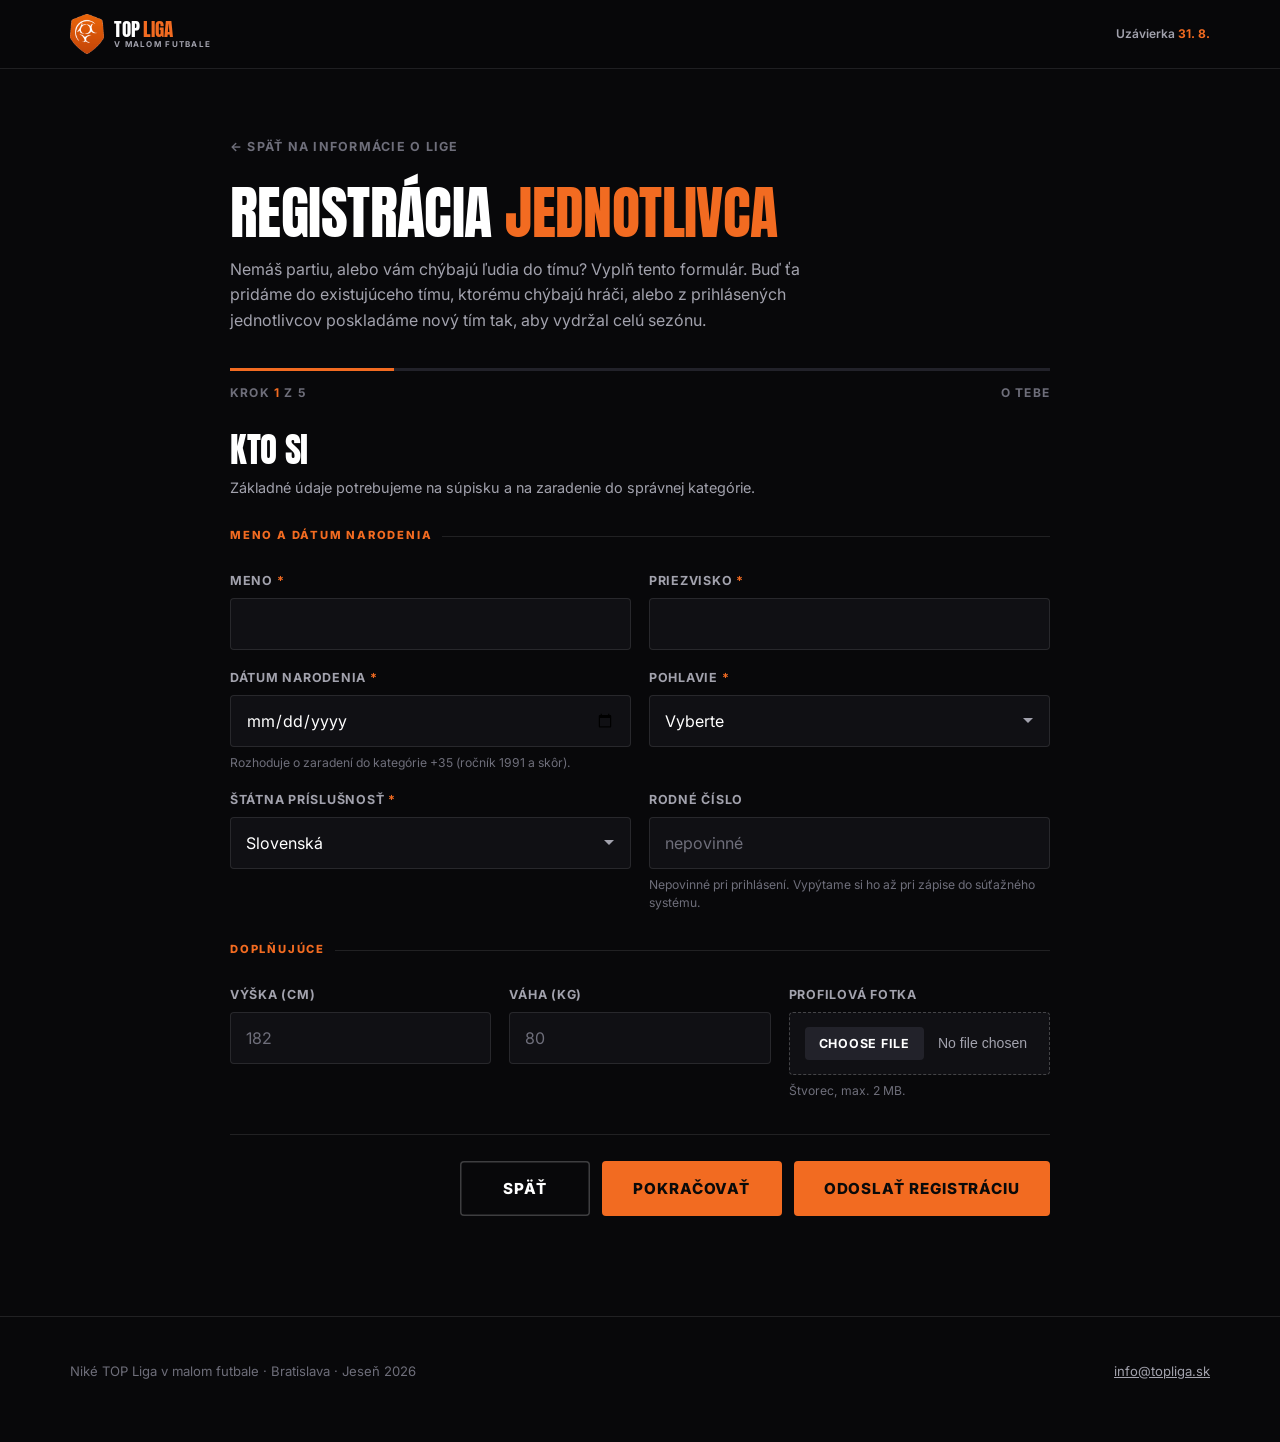
==== registracia-jednotlivca.html @ e197f7d1 "first commit" ====
<!DOCTYPE html>
<html lang="sk">
<head>
<meta charset="utf-8">
<meta name="viewport" content="width=device-width, initial-scale=1">
<title>Registrácia jednotlivca — Niké TOP Liga, jeseň 2026</title>
<meta name="description" content="Nemáš tím? Prihlás sa sám do Niké TOP Ligy v Bratislave. Pridáme ťa do tímu alebo z jednotlivcov poskladáme nový.">
<meta name="robots" content="noindex,follow">

<link rel="preconnect" href="https://fonts.googleapis.com">
<link rel="preconnect" href="https://fonts.gstatic.com" crossorigin>
<link href="https://fonts.googleapis.com/css2?family=Anton&family=Inter:wght@400;600;700;800&display=swap&subset=latin,latin-ext" rel="stylesheet">
<link rel="stylesheet" href="assets/css/style.css">

<!-- Google Tag Manager -->
<script>(function(w,d,s,l,i){w[l]=w[l]||[];w[l].push({'gtm.start':
new Date().getTime(),event:'gtm.js'});var f=d.getElementsByTagName(s)[0],
j=d.createElement(s),dl=l!='dataLayer'?'&l='+l:'';j.async=true;j.src=
'https://www.googletagmanager.com/gtm.js?id='+i+dl;f.parentNode.insertBefore(j,f);
})(window,document,'script','dataLayer','GTM-PT4WH8WK');</script>
<!-- End Google Tag Manager -->
</head>

<body>
<!-- Google Tag Manager (noscript) -->
<noscript><iframe src="https://www.googletagmanager.com/ns.html?id=GTM-PT4WH8WK"
height="0" width="0" style="display:none;visibility:hidden"></iframe></noscript>
<!-- End Google Tag Manager (noscript) -->

<header class="head">
  <div class="wrap head__in">
    <a class="logo" href="index.html">
      <img class="logo__mark" src="assets/img/znak.png" alt="" width="34" height="39">
      <span class="logo__txt">TOP <i>Liga</i><small>v malom futbale</small></span>
    </a>
    <span class="head__deadline">Uzávierka <b>31. 8.</b></span>
  </div>
</header>

<main class="formpage">
<div class="wrap" style="max-width:860px">

  <a class="back" href="index.html">← Späť na informácie o lige</a>

  <div data-form-wrap>

    <div class="formpage__head" data-form-top>
      <h1>Registrácia <span class="hl">jednotlivca</span></h1>
      <p>
        Nemáš partiu, alebo vám chýbajú ľudia do tímu? Vyplň tento formulár. Buď ťa pridáme do existujúceho tímu,
        ktorému chýbajú hráči, alebo z prihlásených jednotlivcov poskladáme nový tím tak, aby vydržal celú sezónu.
      </p>
    </div>

    <div class="notice" data-draft-note hidden>
      <b>Načítali sme tvoj rozpísaný formulár.</b>
      Skontroluj údaje, prípadne <a href="#" data-draft-clear>začni odznova</a>.
    </div>

    <div class="progress">
      <div class="progress__bar"><div class="progress__fill" data-progress-fill></div></div>
      <div class="progress__meta">
        <span data-progress-count>Krok <b>1</b> z 5</span>
        <span data-progress-name></span>
      </div>
    </div>

    <form data-mform="jednotlivec" novalidate>

      <!-- ================================================= KROK 1: O TEBE -->
      <section class="fstep" data-step data-step-name="O tebe">
        <h2>Kto si</h2>
        <p class="fstep__hint">
          Základné údaje potrebujeme na súpisku a na zaradenie do správnej kategórie.
        </p>

        <fieldset>
          <legend>Meno a dátum narodenia</legend>
          <div class="grid grid--2">
            <div class="f">
              <label for="meno">Meno <span class="req">*</span></label>
              <input type="text" id="meno" name="meno" required autocomplete="given-name" data-sum="Meno">
              <span class="f__err"></span>
            </div>
            <div class="f">
              <label for="priezvisko">Priezvisko <span class="req">*</span></label>
              <input type="text" id="priezvisko" name="priezvisko" required autocomplete="family-name" data-sum="Priezvisko">
              <span class="f__err"></span>
            </div>

            <div class="f">
              <label for="narodenie">Dátum narodenia <span class="req">*</span></label>
              <input type="date" id="narodenie" name="datum_narodenia" required data-sum="Dátum narodenia">
              <span class="f__help">Rozhoduje o zaradení do kategórie +35 (ročník 1991 a skôr).</span>
              <span class="f__err"></span>
            </div>
            <div class="f">
              <label for="pohlavie">Pohlavie <span class="req">*</span></label>
              <select id="pohlavie" name="pohlavie" required>
                <option value="">Vyberte</option>
                <option value="muz">Muž</option>
                <option value="zena">Žena</option>
              </select>
              <span class="f__err"></span>
            </div>

            <div class="f">
              <label for="obcianstvo">Štátna príslušnosť <span class="req">*</span></label>
              <select id="obcianstvo" name="obcianstvo" required>
                <option value="">Vyberte</option>
                <option value="SK" selected>Slovenská</option>
                <option value="CZ">Česká</option>
                <option value="UA">Ukrajinská</option>
                <option value="HU">Maďarská</option>
                <option value="AT">Rakúska</option>
                <option value="ine">Iná</option>
              </select>
              <span class="f__err"></span>
            </div>
            <div class="f">
              <label for="rodne_cislo">Rodné číslo</label>
              <input type="text" id="rodne_cislo" name="rodne_cislo" placeholder="nepovinné" autocomplete="off">
              <span class="f__help">Nepovinné pri prihlásení. Vypýtame si ho až pri zápise do súťažného systému.</span>
            </div>
          </div>
        </fieldset>

        <fieldset>
          <legend>Doplňujúce</legend>
          <div class="grid grid--3">
            <div class="f">
              <label for="vyska">Výška (cm)</label>
              <input type="number" id="vyska" name="vyska" min="120" max="230" placeholder="182">
            </div>
            <div class="f">
              <label for="vaha">Váha (kg)</label>
              <input type="number" id="vaha" name="vaha" min="35" max="200" placeholder="80">
            </div>
            <div class="f">
              <label for="profilfoto">Profilová fotka</label>
              <input type="file" id="profilfoto" name="profilova_fotka" accept="image/*">
              <span class="f__help">Štvorec, max. 2 MB.</span>
            </div>
          </div>
        </fieldset>
      </section>

      <!-- ================================================= KROK 2: FUTBAL -->
      <section class="fstep" data-step data-step-name="Futbal">
        <h2>Ako hráš</h2>
        <p class="fstep__hint">
          Podľa toho ťa zaradíme do tímu, kde budeš sedieť výkonnostne aj postom.
          Nikto nepotrebuje šiestich brankárov.
        </p>

        <fieldset>
          <legend>Zaradenie</legend>
          <div class="grid grid--2">
            <div class="f span-2">
              <label for="sutaz">Kategória <span class="req">*</span></label>
              <select id="sutaz" name="sutaz" required data-sum="Kategória">
                <option value="">Vyberte</option>
                <option value="top-liga">TOP Liga (1. až 4. liga podľa výkonnosti)</option>
                <option value="top-liga-35">TOP Liga +35 (ročník 1991 a skôr)</option>
                <option value="jedno">Je mi to jedno, hlavne nech hrám</option>
              </select>
              <span class="f__err"></span>
            </div>

            <div class="f">
              <label for="pozicia">Pozícia v tíme <span class="req">*</span></label>
              <select id="pozicia" name="pozicia" required data-sum="Pozícia">
                <option value="">Vyberte</option>
                <option value="brankar">Brankár</option>
                <option value="obranca">Obranca</option>
                <option value="stredopoliar">Stredopoliar</option>
                <option value="utocnik">Útočník</option>
                <option value="univerzal">Univerzál — zahrám kdekoľvek</option>
              </select>
              <span class="f__err"></span>
            </div>

            <div class="f">
              <label for="zrucnosti">Futbalové zručnosti <span class="req">*</span></label>
              <select id="zrucnosti" name="zrucnosti" required data-sum="Úroveň">
                <option value="">Vyberte</option>
                <option value="1">1 — kvalita je otázna a prvoradá je zábava</option>
                <option value="2">2</option>
                <option value="3">3</option>
                <option value="4">4</option>
                <option value="5">5 — bežný amatérsky priemer</option>
                <option value="6">6</option>
                <option value="7">7</option>
                <option value="8">8</option>
                <option value="9">9</option>
                <option value="10">10 — hrávam pravidelne a som pripravený bojovať s elitou</option>
              </select>
              <span class="f__help">Buď úprimný. Prestrelené číslo si odnesieš ty sám na ihrisku.</span>
              <span class="f__err"></span>
            </div>
          </div>
        </fieldset>

        <fieldset>
          <legend>Manažér nového tímu</legend>
          <div class="f">
            <span class="f__label">Bol by si ochotný stať sa manažérom tímu? <span class="req">*</span></span>
            <span class="f__help" style="margin-bottom:4px">
              Ak z jednotlivcov skladáme nový tím, potrebujeme jedného človeka, ktorý drží partiu pokope
              a rieši s nami termíny. Nie je to funkcia na plný úväzok.
            </span>
            <div class="opts">
              <label class="opt">
                <input type="radio" name="manazer_ochota" value="ano" required>
                <span>Áno, beriem to na seba</span>
              </label>
              <label class="opt">
                <input type="radio" name="manazer_ochota" value="mozno">
                <span>Možno<small>Ak sa nikto iný nenájde, spravím to.</small></span>
              </label>
              <label class="opt">
                <input type="radio" name="manazer_ochota" value="nie">
                <span>Nie, chcem len hrať</span>
              </label>
            </div>
            <span class="f__err"></span>
          </div>
        </fieldset>
      </section>

      <!-- ================================================= KROK 3: KONTAKT -->
      <section class="fstep" data-step data-step-name="Kontakt">
        <h2>Kde ťa nájdeme</h2>
        <p class="fstep__hint">
          Ozveme sa ti hneď, ako budeme mať pre teba tím. Telefón je rýchlejší než e-mail.
        </p>

        <fieldset>
          <legend>Kontakt</legend>
          <div class="grid grid--2">
            <div class="f">
              <label for="email">E-mail <span class="req">*</span></label>
              <input type="email" id="email" name="email" required autocomplete="email"
                     placeholder="meno@email.sk" data-sum="E-mail">
              <span class="f__err"></span>
            </div>
            <div class="f">
              <label for="telefon">Telefón <span class="req">*</span></label>
              <input type="tel" id="telefon" name="telefon" required autocomplete="tel"
                     placeholder="+421 900 123 456" data-sum="Telefón">
              <span class="f__err"></span>
            </div>
          </div>
        </fieldset>

        <fieldset>
          <legend>Adresa</legend>
          <div class="grid grid--2">
            <div class="f span-2">
              <label for="ulica">Ulica a číslo <span class="req">*</span></label>
              <input type="text" id="ulica" name="ulica" required autocomplete="street-address">
              <span class="f__err"></span>
            </div>
            <div class="f">
              <label for="mesto">Mesto <span class="req">*</span></label>
              <input type="text" id="mesto" name="mesto" required autocomplete="address-level2"
                     placeholder="Bratislava" data-sum="Mesto">
              <span class="f__err"></span>
            </div>
            <div class="f">
              <label for="psc">PSČ</label>
              <input type="text" id="psc" name="psc" autocomplete="postal-code" placeholder="831 04">
            </div>
            <div class="f">
              <label for="okres">Okres</label>
              <input type="text" id="okres" name="okres" placeholder="Bratislava III">
            </div>
            <div class="f">
              <label for="krajina">Krajina <span class="req">*</span></label>
              <select id="krajina" name="krajina" required>
                <option value="">Vyberte</option>
                <option value="SK" selected>Slovensko</option>
                <option value="CZ">Česko</option>
                <option value="AT">Rakúsko</option>
                <option value="HU">Maďarsko</option>
                <option value="ine">Iná krajina</option>
              </select>
              <span class="f__err"></span>
            </div>
          </div>
        </fieldset>
      </section>

      <!-- ================================================= KROK 4: TERMÍNY -->
      <section class="fstep" data-step data-step-name="Termíny">
        <h2>Kedy môžeš hrať</h2>
        <p class="fstep__hint">
          Podľa toho ťa priradíme k tímu, ktorý hrá v čase, keď ty naozaj môžeš.
          Oznámkuj každý riadok od 1 do 5.
        </p>

        <div class="notice">
          <b>Označ aspoň dva vyhovujúce dni a dva vyhovujúce časy</b> so známkou 3 alebo lepšou.
          Pri jedinej možnosti sa hľadá tím veľmi ťažko.
        </div>

        <fieldset>
          <legend>Preferovaný hrací deň</legend>
          <div class="f" data-rate-group data-min-good="2">
            <div class="scale-key"><span>1 — najviac mi vyhovuje</span><span>5 — vôbec nemôžem</span></div>

            <div class="rate">
              <span class="rate__name">Pondelok</span>
              <span class="rate__scale">
                <input type="radio" id="jpo1" name="den_pondelok" value="1"><label for="jpo1">1</label>
                <input type="radio" id="jpo2" name="den_pondelok" value="2"><label for="jpo2">2</label>
                <input type="radio" id="jpo3" name="den_pondelok" value="3"><label for="jpo3">3</label>
                <input type="radio" id="jpo4" name="den_pondelok" value="4"><label for="jpo4">4</label>
                <input type="radio" id="jpo5" name="den_pondelok" value="5"><label for="jpo5">5</label>
              </span>
            </div>

            <div class="rate">
              <span class="rate__name">Utorok</span>
              <span class="rate__scale">
                <input type="radio" id="jut1" name="den_utorok" value="1"><label for="jut1">1</label>
                <input type="radio" id="jut2" name="den_utorok" value="2"><label for="jut2">2</label>
                <input type="radio" id="jut3" name="den_utorok" value="3"><label for="jut3">3</label>
                <input type="radio" id="jut4" name="den_utorok" value="4"><label for="jut4">4</label>
                <input type="radio" id="jut5" name="den_utorok" value="5"><label for="jut5">5</label>
              </span>
            </div>

            <div class="rate">
              <span class="rate__name">Streda</span>
              <span class="rate__scale">
                <input type="radio" id="jst1" name="den_streda" value="1"><label for="jst1">1</label>
                <input type="radio" id="jst2" name="den_streda" value="2"><label for="jst2">2</label>
                <input type="radio" id="jst3" name="den_streda" value="3"><label for="jst3">3</label>
                <input type="radio" id="jst4" name="den_streda" value="4"><label for="jst4">4</label>
                <input type="radio" id="jst5" name="den_streda" value="5"><label for="jst5">5</label>
              </span>
            </div>

            <div class="rate">
              <span class="rate__name">Štvrtok</span>
              <span class="rate__scale">
                <input type="radio" id="jsv1" name="den_stvrtok" value="1"><label for="jsv1">1</label>
                <input type="radio" id="jsv2" name="den_stvrtok" value="2"><label for="jsv2">2</label>
                <input type="radio" id="jsv3" name="den_stvrtok" value="3"><label for="jsv3">3</label>
                <input type="radio" id="jsv4" name="den_stvrtok" value="4"><label for="jsv4">4</label>
                <input type="radio" id="jsv5" name="den_stvrtok" value="5"><label for="jsv5">5</label>
              </span>
            </div>

            <div class="rate">
              <span class="rate__name">Piatok</span>
              <span class="rate__scale">
                <input type="radio" id="jpi1" name="den_piatok" value="1"><label for="jpi1">1</label>
                <input type="radio" id="jpi2" name="den_piatok" value="2"><label for="jpi2">2</label>
                <input type="radio" id="jpi3" name="den_piatok" value="3"><label for="jpi3">3</label>
                <input type="radio" id="jpi4" name="den_piatok" value="4"><label for="jpi4">4</label>
                <input type="radio" id="jpi5" name="den_piatok" value="5"><label for="jpi5">5</label>
              </span>
            </div>

            <span class="f__err"></span>
          </div>
        </fieldset>

        <fieldset>
          <legend>Preferovaný hrací čas</legend>
          <div class="f" data-rate-group data-min-good="2">
            <div class="scale-key"><span>1 — najviac mi vyhovuje</span><span>5 — vôbec nemôžem</span></div>

            <div class="rate">
              <span class="rate__name">18:00 – 19:00</span>
              <span class="rate__scale">
                <input type="radio" id="j18a" name="cas_18" value="1"><label for="j18a">1</label>
                <input type="radio" id="j18b" name="cas_18" value="2"><label for="j18b">2</label>
                <input type="radio" id="j18c" name="cas_18" value="3"><label for="j18c">3</label>
                <input type="radio" id="j18d" name="cas_18" value="4"><label for="j18d">4</label>
                <input type="radio" id="j18e" name="cas_18" value="5"><label for="j18e">5</label>
              </span>
            </div>

            <div class="rate">
              <span class="rate__name">19:00 – 20:00</span>
              <span class="rate__scale">
                <input type="radio" id="j19a" name="cas_19" value="1"><label for="j19a">1</label>
                <input type="radio" id="j19b" name="cas_19" value="2"><label for="j19b">2</label>
                <input type="radio" id="j19c" name="cas_19" value="3"><label for="j19c">3</label>
                <input type="radio" id="j19d" name="cas_19" value="4"><label for="j19d">4</label>
                <input type="radio" id="j19e" name="cas_19" value="5"><label for="j19e">5</label>
              </span>
            </div>

            <div class="rate">
              <span class="rate__name">20:00 – 21:00</span>
              <span class="rate__scale">
                <input type="radio" id="j20a" name="cas_20" value="1"><label for="j20a">1</label>
                <input type="radio" id="j20b" name="cas_20" value="2"><label for="j20b">2</label>
                <input type="radio" id="j20c" name="cas_20" value="3"><label for="j20c">3</label>
                <input type="radio" id="j20d" name="cas_20" value="4"><label for="j20d">4</label>
                <input type="radio" id="j20e" name="cas_20" value="5"><label for="j20e">5</label>
              </span>
            </div>

            <div class="rate">
              <span class="rate__name">21:00 – 22:00</span>
              <span class="rate__scale">
                <input type="radio" id="j21a" name="cas_21" value="1"><label for="j21a">1</label>
                <input type="radio" id="j21b" name="cas_21" value="2"><label for="j21b">2</label>
                <input type="radio" id="j21c" name="cas_21" value="3"><label for="j21c">3</label>
                <input type="radio" id="j21d" name="cas_21" value="4"><label for="j21d">4</label>
                <input type="radio" id="j21e" name="cas_21" value="5"><label for="j21e">5</label>
              </span>
            </div>

            <span class="f__err"></span>
          </div>
        </fieldset>
      </section>

      <!-- ================================================= KROK 5: ODOSLANIE -->
      <section class="fstep" data-step data-step-name="Odoslanie">
        <h2>Skontroluj a odošli</h2>
        <p class="fstep__hint">
          Posledný krok. Potom už len čakáš, kým sa ozveme s konkrétnym tímom.
        </p>

        <dl class="summary" data-summary></dl>

        <fieldset>
          <legend>Odkiaľ si sa o nás dozvedel <span class="req">*</span></legend>
          <div class="opts" data-req-group>
            <label class="opt"><input type="checkbox" name="zdroj" value="socialne-siete" data-multi><span>Sociálne siete</span></label>
            <label class="opt"><input type="checkbox" name="zdroj" value="hraval-som" data-multi><span>Hrával som v inom tíme</span></label>
            <label class="opt"><input type="checkbox" name="zdroj" value="offline" data-multi><span>Leták, plagát alebo iná offline reklama</span></label>
            <label class="opt"><input type="checkbox" name="zdroj" value="odporucanie" data-multi><span>Odporučil mi to známy</span></label>
            <label class="opt"><input type="checkbox" name="zdroj" value="ine" data-multi><span>Inak</span></label>
          </div>
          <span class="f__err"></span>
        </fieldset>

        <fieldset>
          <legend>Sociálne siete a poznámka</legend>
          <div class="grid grid--2">
            <div class="f">
              <label for="s_fb">Facebook</label>
              <input type="url" id="s_fb" name="fb" placeholder="https://facebook.com/…">
            </div>
            <div class="f">
              <label for="s_ig">Instagram</label>
              <input type="url" id="s_ig" name="ig" placeholder="https://instagram.com/…">
            </div>
            <div class="f span-2">
              <label for="poznamka">Poznámka</label>
              <textarea id="poznamka" name="poznamka" placeholder="Napríklad: chceme sa prihlásiť traja naraz, dajte nás do jedného tímu."></textarea>
            </div>
          </div>
        </fieldset>

        <fieldset>
          <legend>Súhlas</legend>
          <div class="opts">
            <label class="opt">
              <input type="checkbox" name="suhlas" value="ano" required
                     data-msg="Bez súhlasu s pravidlami ťa do súťaže nevieme zaradiť.">
              <span>
                Záväzne súhlasím s rešpektovaním herných pravidiel a sadzobníka pokút Niké TOP Ligy
                a so všeobecnými podmienkami registrácie hráča.
                <small>Odkazy na dokumenty doplní klient.</small>
              </span>
            </label>
            <label class="opt">
              <input type="checkbox" name="suhlas_marketing" value="ano">
              <span>
                Chcem dostávať informácie o ďalších sezónach a turnajoch.
                <small>Nepovinné. Odhlásiť sa dá jedným klikom.</small>
              </span>
            </label>
          </div>
          <span class="f__err"></span>
        </fieldset>

        <div class="notice is-bad" data-send-error hidden>
          Odoslanie sa nepodarilo. Skús to prosím ešte raz — údaje sme ti nechali vyplnené.
        </div>
      </section>

      <div class="fnav">
        <button type="button" class="btn btn--ghost" data-prev hidden>Späť</button>
        <button type="button" class="btn btn--primary" data-next>Pokračovať</button>
        <button type="submit" class="btn btn--primary" data-send hidden>Odoslať registráciu</button>
      </div>

    </form>
  </div>

  <div class="done" data-done>
    <div class="done__mark">✓</div>
    <h1>Si <span class="hl">prihlásený</span></h1>
    <p>
      Registráciu máme. Teraz hľadáme tím, ktorý hrá v čase, keď môžeš ty,
      a ktorému sedí tvoja pozícia aj úroveň.
    </p>
    <p>
      Ozveme sa ti telefonicky alebo e-mailom hneď, ako budeme mať konkrétnu partiu.
      Ak sa nič neozve do niekoľkých dní, napíš nám.
    </p>
    <div class="hero__actions">
      <a class="btn btn--primary" href="index.html">Späť na informácie o lige</a>
    </div>
  </div>

</div>
</main>

<footer class="foot">
  <div class="wrap foot__in">
    <span>Niké TOP Liga v malom futbale · Bratislava · Jeseň 2026</span>
    <span><a href="mailto:info@topliga.sk">info@topliga.sk</a></span>
  </div>
</footer>

<script src="assets/js/main.js"></script>
<script src="assets/js/forms.js"></script>
</body>
</html>
---- assets/css/style.css ----
/* ==========================================================================
   Niké TOP Liga — jeseň 2026 | landing page + registračné formuláre
   Čierno-oranžová identita. Mobile-first.
   ========================================================================== */

:root {
  --orange: #f26b21;
  --orange-hot: #ff7f33;
  --orange-deep: #c94f10;

  --ink: #08080a;
  --ink-1: #101014;
  --ink-2: #17171d;
  --ink-3: #22222a;

  --line: rgba(255, 255, 255, 0.10);
  --line-strong: rgba(255, 255, 255, 0.22);

  --text: #ffffff;
  --text-dim: #a2a2ad;
  --text-faint: #6e6e7a;

  --ok: #3ddc84;
  --err: #ff5a5a;

  --wrap: 1180px;
  --radius: 4px;

  --font-display: "Anton", "Arial Narrow", Impact, sans-serif;
  --font-body: "Inter", -apple-system, BlinkMacSystemFont, "Segoe UI", Roboto, sans-serif;
}

*,
*::before,
*::after { box-sizing: border-box; }

html {
  scroll-behavior: smooth;
  -webkit-text-size-adjust: 100%;
}

body {
  margin: 0;
  background: var(--ink);
  color: var(--text);
  font-family: var(--font-body);
  font-size: 16px;
  line-height: 1.6;
  -webkit-font-smoothing: antialiased;
  overflow-x: hidden;
}

img { max-width: 100%; display: block; }
a { color: inherit; }

::selection { background: var(--orange); color: #000; }

.wrap {
  width: 100%;
  max-width: var(--wrap);
  margin: 0 auto;
  padding: 0 20px;
}

/* --------------------------------------------------------------- typografia */

h1, h2, h3 {
  font-family: var(--font-display);
  font-weight: 400;
  text-transform: uppercase;
  letter-spacing: -0.01em;
  /* Anton má krátke horné dotiahnutie — pri dĺžňoch a mäkčeňoch sa
     pri tesnejšom riadkovaní orezáva Á, Ó, É. 1.04 je minimum, ktoré drží. */
  line-height: 1.04;
  margin: 0;
}

h1 { font-size: clamp(2.5rem, 8.6vw, 5.2rem); }
h2 { font-size: clamp(1.9rem, 6vw, 3.4rem); }
h3 { font-size: clamp(1.1rem, 3vw, 1.5rem); line-height: 1.15; }

.hl { color: var(--orange); }

.eyebrow {
  font-family: var(--font-body);
  font-size: 0.72rem;
  font-weight: 700;
  letter-spacing: 0.18em;
  text-transform: uppercase;
  color: var(--orange);
  margin: 0 0 18px;
}

.lead {
  font-size: clamp(1rem, 2.4vw, 1.2rem);
  color: var(--text-dim);
  max-width: 58ch;
}

.section {
  padding: clamp(64px, 11vw, 128px) 0;
  border-top: 1px solid var(--line);
  position: relative;
}

.section-head { margin-bottom: clamp(36px, 6vw, 64px); }
.section-head .lead { margin-top: 20px; }

/* ---------------------------------------------------------------- tlačidlá */

.btn {
  display: inline-flex;
  align-items: center;
  justify-content: center;
  gap: 10px;
  padding: 18px 30px;
  border: 0;
  border-radius: var(--radius);
  font-family: var(--font-body);
  font-size: 0.95rem;
  font-weight: 800;
  letter-spacing: 0.06em;
  text-transform: uppercase;
  text-decoration: none;
  cursor: pointer;
  transition: transform 0.12s ease, background 0.18s ease, color 0.18s ease;
  text-align: center;
}

.btn:active { transform: translateY(1px); }

.btn--primary {
  background: var(--orange);
  color: #0a0a0a;
  box-shadow: 0 0 0 0 rgba(242, 107, 33, 0.5);
}
.btn--primary:hover { background: var(--orange-hot); }

.btn--ghost {
  background: transparent;
  color: var(--text);
  box-shadow: inset 0 0 0 1.5px var(--line-strong);
}
.btn--ghost:hover { box-shadow: inset 0 0 0 1.5px var(--orange); color: var(--orange); }

.btn--block { width: 100%; }
.btn--sm { padding: 12px 20px; font-size: 0.8rem; }

.btn[disabled] { opacity: 0.4; cursor: not-allowed; }

/* ------------------------------------------------------------------ hlavička */

.head {
  position: sticky;
  top: 0;
  z-index: 60;
  background: rgba(8, 8, 10, 0.85);
  backdrop-filter: blur(14px);
  -webkit-backdrop-filter: blur(14px);
  border-bottom: 1px solid var(--line);
}

.head__in {
  display: flex;
  align-items: center;
  justify-content: space-between;
  gap: 16px;
  height: 68px;
}

.logo {
  display: flex;
  align-items: center;
  gap: 10px;
  text-decoration: none;
  flex-shrink: 0;
}

.logo__mark {
  width: 34px;
  height: auto;
}

.logo__txt {
  font-family: var(--font-display);
  font-size: 1.2rem;
  line-height: 0.92;
  text-transform: uppercase;
  letter-spacing: -0.01em;
}
.logo__txt i { font-style: normal; color: var(--orange); }
.logo__txt small {
  display: block;
  font-family: var(--font-body);
  font-size: 0.5rem;
  font-weight: 700;
  letter-spacing: 0.16em;
  color: var(--text-dim);
  margin-top: 3px;
}

.head__cta { display: flex; align-items: center; gap: 14px; }

.head__deadline {
  font-size: 0.75rem;
  font-weight: 600;
  color: var(--text-dim);
  white-space: nowrap;
}
.head__deadline b { color: var(--orange); }

@media (max-width: 720px) {
  .head__deadline { display: none; }
}

/* ---------------------------------------------------------------------- hero */

.hero {
  position: relative;
  padding: clamp(40px, 6vw, 68px) 0 clamp(40px, 7vw, 72px);
  overflow: hidden;
}

.hero::before {
  content: "";
  position: absolute;
  inset: -30% -10% auto -10%;
  height: 90%;
  background: radial-gradient(60% 60% at 50% 40%, rgba(242, 107, 33, 0.20), transparent 70%);
  pointer-events: none;
}

.hero::after {
  content: "";
  position: absolute;
  inset: 0;
  background-image: linear-gradient(rgba(255, 255, 255, 0.028) 1px, transparent 1px);
  background-size: 100% 3px;
  pointer-events: none;
  opacity: 0.6;
}

.hero__in { position: relative; z-index: 2; }

.hero h1 { margin-bottom: 22px; max-width: 16ch; }
.hero .lead { margin-bottom: 30px; }

.hero__actions {
  display: flex;
  flex-wrap: wrap;
  gap: 12px;
  margin-bottom: 22px;
}

@media (max-width: 560px) {
  .hero__actions { flex-direction: column; }
  .hero__actions .btn { width: 100%; }
}

.hero__note {
  font-size: 0.85rem;
  color: var(--text-faint);
}
.hero__note b { color: var(--text); font-weight: 600; }

/* fakty pod heróm */
.facts {
  display: grid;
  grid-template-columns: repeat(2, 1fr);
  gap: 1px;
  background: var(--line);
  border: 1px solid var(--line);
  margin-top: clamp(40px, 6vw, 64px);
}

@media (min-width: 800px) {
  .facts { grid-template-columns: repeat(4, 1fr); }
}

.fact {
  background: var(--ink);
  padding: 24px 20px;
}
.fact__k {
  font-family: var(--font-display);
  font-size: clamp(1.6rem, 4vw, 2.4rem);
  color: var(--orange);
  line-height: 1;
}
.fact__v {
  font-size: 0.78rem;
  color: var(--text-dim);
  margin-top: 8px;
  letter-spacing: 0.02em;
}

/* ----------------------------------------------------------------- odpočet */

.countdown {
  border: 1px solid var(--line);
  border-left: 3px solid var(--orange);
  background: var(--ink-1);
  padding: 20px 22px;
  display: flex;
  flex-wrap: wrap;
  align-items: center;
  gap: 18px 28px;
  margin-top: 30px;
}

.countdown__label {
  font-size: 0.72rem;
  font-weight: 700;
  letter-spacing: 0.14em;
  text-transform: uppercase;
  color: var(--text-dim);
}

.countdown__clock {
  display: flex;
  gap: 18px;
}

.cd-unit { text-align: center; min-width: 46px; }
.cd-unit b {
  display: block;
  font-family: var(--font-display);
  font-size: clamp(1.6rem, 5vw, 2.2rem);
  line-height: 1;
  font-weight: 400;
}
.cd-unit span {
  font-size: 0.62rem;
  letter-spacing: 0.12em;
  text-transform: uppercase;
  color: var(--text-faint);
}

/* --------------------------------------------------------- "nemusíš riešiť" */

.split {
  display: grid;
  gap: clamp(28px, 5vw, 56px);
}
@media (min-width: 860px) {
  .split { grid-template-columns: 1fr 1fr; align-items: start; }
}

.checklist { list-style: none; margin: 0; padding: 0; }
.checklist li {
  display: flex;
  gap: 14px;
  padding: 14px 0;
  border-bottom: 1px solid var(--line);
  font-size: 1rem;
}
.checklist li::before {
  flex-shrink: 0;
  width: 20px;
  font-weight: 800;
}

.checklist--out li { color: var(--text-faint); text-decoration: line-through; text-decoration-color: var(--orange-deep); }
.checklist--out li::before { content: "×"; color: var(--orange-deep); text-decoration: none; }

.checklist--in li::before { content: "→"; color: var(--orange); }

.col-title {
  font-family: var(--font-body);
  font-size: 0.72rem;
  font-weight: 800;
  letter-spacing: 0.16em;
  text-transform: uppercase;
  color: var(--text-faint);
  margin-bottom: 14px;
}

/* ------------------------------------------------------------------- kroky */

.steps {
  display: grid;
  gap: 1px;
  background: var(--line);
  border: 1px solid var(--line);
}
@media (min-width: 900px) {
  .steps { grid-template-columns: repeat(4, 1fr); }
}

.step {
  background: var(--ink);
  padding: 30px 24px 34px;
}
.step__n {
  font-family: var(--font-display);
  font-size: 2.6rem;
  line-height: 1;
  color: var(--ink-3);
  margin-bottom: 16px;
}
.step h3 { margin-bottom: 10px; }
.step p { color: var(--text-dim); font-size: 0.92rem; margin: 0; }

/* -------------------------------------------------------------- kategórie */

.cards {
  display: grid;
  gap: 16px;
}
@media (min-width: 760px) {
  .cards { grid-template-columns: repeat(3, 1fr); }
}

.card {
  background: var(--ink-1);
  border: 1px solid var(--line);
  padding: 28px 24px 30px;
  display: flex;
  flex-direction: column;
  gap: 12px;
}
.card--hot { border-color: rgba(242, 107, 33, 0.45); background: linear-gradient(180deg, rgba(242,107,33,0.09), transparent 55%), var(--ink-1); }

.card__tag {
  align-self: flex-start;
  font-size: 0.62rem;
  font-weight: 800;
  letter-spacing: 0.14em;
  text-transform: uppercase;
  padding: 5px 9px;
  background: var(--orange);
  color: #0a0a0a;
}
.card p { margin: 0; color: var(--text-dim); font-size: 0.92rem; }
.card__link {
  margin-top: auto;
  padding-top: 8px;
  font-size: 0.8rem;
  font-weight: 800;
  letter-spacing: 0.08em;
  text-transform: uppercase;
  color: var(--orange);
  text-decoration: none;
}
.card__link:hover { text-decoration: underline; }

/* ------------------------------------------------------------------- cena */

.price {
  display: grid;
  gap: clamp(28px, 5vw, 48px);
}
@media (min-width: 900px) {
  .price { grid-template-columns: minmax(0, 420px) 1fr; }
}

.price__box {
  border: 1px solid var(--line);
  background: var(--ink-1);
  padding: 32px 28px;
}
.price__tier {
  display: flex;
  align-items: baseline;
  justify-content: space-between;
  gap: 12px;
  padding: 16px 0;
  border-bottom: 1px solid var(--line);
}
.price__tier:last-of-type { border-bottom: 0; }
.price__amt {
  font-family: var(--font-display);
  font-size: 2.6rem;
  line-height: 1;
}
.price__tier--now .price__amt { color: var(--orange); }
.price__when { font-size: 0.8rem; color: var(--text-dim); text-align: right; }

.price__math {
  margin-top: 22px;
  padding-top: 22px;
  border-top: 1px dashed var(--line-strong);
  font-size: 0.88rem;
  color: var(--text-dim);
}
.price__math b { color: var(--text); }

/* ------------------------------------------------------------- časová os */

.timeline { list-style: none; margin: 0; padding: 0; }
.timeline li {
  display: grid;
  grid-template-columns: 92px 1fr;
  gap: 18px;
  padding: 20px 0;
  border-bottom: 1px solid var(--line);
  align-items: baseline;
}
.timeline b {
  font-family: var(--font-display);
  font-size: 1.4rem;
  color: var(--orange);
  font-weight: 400;
}
.timeline span { color: var(--text-dim); font-size: 0.95rem; }
.timeline li.is-past b { color: var(--text-faint); }

/* -------------------------------------------------------------------- FAQ */

.faq { border-top: 1px solid var(--line); }
.faq details {
  border-bottom: 1px solid var(--line);
}
.faq summary {
  cursor: pointer;
  list-style: none;
  padding: 22px 44px 22px 0;
  font-weight: 700;
  font-size: 1.02rem;
  position: relative;
}
.faq summary::-webkit-details-marker { display: none; }
.faq summary::after {
  content: "+";
  position: absolute;
  right: 6px;
  top: 50%;
  transform: translateY(-50%);
  font-size: 1.6rem;
  font-weight: 400;
  color: var(--orange);
  line-height: 1;
}
.faq details[open] summary::after { content: "–"; }
.faq details p {
  margin: 0 0 24px;
  color: var(--text-dim);
  max-width: 68ch;
  font-size: 0.95rem;
}

/* ---------------------------------------------------------------- dôkazy */

.proof {
  display: flex;
  flex-wrap: wrap;
  gap: 10px;
  margin-top: 26px;
}
.chip {
  border: 1px solid var(--line);
  padding: 9px 14px;
  font-size: 0.8rem;
  color: var(--text-dim);
}
.chip b { color: var(--text); }

/* ------------------------------------------------------------- záverečné CTA */

.final {
  background: var(--orange);
  color: #0a0a0a;
  border: 0;
}
.final h2 { color: #0a0a0a; }
.final .lead { color: rgba(10, 10, 10, 0.78); }
.final .btn--primary { background: #0a0a0a; color: var(--orange); }
.final .btn--primary:hover { background: #1a1a1a; }
.final .btn--ghost { box-shadow: inset 0 0 0 1.5px rgba(10, 10, 10, 0.45); color: #0a0a0a; }
.final .btn--ghost:hover { box-shadow: inset 0 0 0 1.5px #0a0a0a; color: #0a0a0a; }
.final .hero__actions { margin-top: 32px; margin-bottom: 0; }

/* ----------------------------------------------------------------- pätička */

.foot {
  padding: 44px 0 60px;
  border-top: 1px solid var(--line);
  font-size: 0.82rem;
  color: var(--text-faint);
}
.foot__in {
  display: flex;
  flex-wrap: wrap;
  gap: 20px;
  justify-content: space-between;
  align-items: center;
}
.foot a { color: var(--text-dim); }

/* -------------------------------------------------- mobilná lišta s CTA */

.dock {
  position: fixed;
  left: 0;
  right: 0;
  bottom: 0;
  z-index: 70;
  background: rgba(8, 8, 10, 0.94);
  backdrop-filter: blur(12px);
  -webkit-backdrop-filter: blur(12px);
  border-top: 1px solid var(--line);
  padding: 10px 14px calc(10px + env(safe-area-inset-bottom));
  display: none;
  gap: 10px;
  align-items: center;
}
.dock .btn { flex: 1; }
.dock__left { font-size: 0.68rem; line-height: 1.25; color: var(--text-dim); flex-shrink: 0; }
.dock__left b { display: block; color: var(--orange); font-size: 0.95rem; font-family: var(--font-display); }

@media (max-width: 860px) {
  .dock.is-on { display: flex; }
  body.has-dock { padding-bottom: 78px; }
}

/* ------------------------------------------------------- animácia odhalenia */

.rv {
  opacity: 0;
  transform: translateY(18px);
  transition: opacity 0.55s ease, transform 0.55s ease;
}
.rv.is-in { opacity: 1; transform: none; }

@media (prefers-reduced-motion: reduce) {
  html { scroll-behavior: auto; }
  .rv { opacity: 1; transform: none; transition: none; }
}

/* ==========================================================================
   FORMULÁRE
   ========================================================================== */

.formpage { padding: clamp(32px, 6vw, 64px) 0 100px; }

/* lepiaca hlavička nesmie prekryť začiatok kroku pri preskrolovaní */
.formpage__head { margin-bottom: 34px; scroll-margin-top: 84px; }
.formpage__head h1 { font-size: clamp(2rem, 6.5vw, 3.6rem); margin-bottom: 14px; }
.formpage__head p { color: var(--text-dim); max-width: 62ch; margin: 0; }

.back {
  display: inline-flex;
  align-items: center;
  gap: 8px;
  font-size: 0.78rem;
  font-weight: 700;
  letter-spacing: 0.1em;
  text-transform: uppercase;
  color: var(--text-faint);
  text-decoration: none;
  margin-bottom: 26px;
}
.back:hover { color: var(--orange); }

/* postup */
.progress { margin-bottom: 30px; }
.progress__bar {
  height: 3px;
  background: var(--ink-3);
  overflow: hidden;
}
.progress__fill {
  height: 100%;
  width: 0;
  background: var(--orange);
  transition: width 0.35s ease;
}
.progress__meta {
  display: flex;
  justify-content: space-between;
  gap: 12px;
  margin-top: 12px;
  font-size: 0.75rem;
  letter-spacing: 0.1em;
  text-transform: uppercase;
  font-weight: 700;
  color: var(--text-faint);
}
.progress__meta b { color: var(--orange); }

/* krok */
.fstep { display: none; }
.fstep.is-active { display: block; animation: fadein 0.3s ease; }

@keyframes fadein {
  from { opacity: 0; transform: translateY(8px); }
  to { opacity: 1; transform: none; }
}

.fstep > h2 {
  font-size: clamp(1.5rem, 4.5vw, 2.2rem);
  margin-bottom: 8px;
}
.fstep__hint {
  color: var(--text-dim);
  font-size: 0.9rem;
  margin: 0 0 28px;
  max-width: 62ch;
}

fieldset {
  border: 0;
  border-top: 1px solid var(--line);
  margin: 0 0 30px;
  padding: 26px 0 0;
}
fieldset legend {
  font-size: 0.7rem;
  font-weight: 800;
  letter-spacing: 0.16em;
  text-transform: uppercase;
  color: var(--orange);
  padding: 0 10px 0 0;
}

.grid { display: grid; gap: 18px; }
@media (min-width: 700px) {
  .grid--2 { grid-template-columns: 1fr 1fr; }
  .grid--3 { grid-template-columns: repeat(3, 1fr); }
  .span-2 { grid-column: span 2; }
}

.f { display: flex; flex-direction: column; gap: 7px; }

.f > label,
.f > .f__label {
  font-size: 0.78rem;
  font-weight: 700;
  letter-spacing: 0.06em;
  text-transform: uppercase;
  color: var(--text-dim);
}
.f .req { color: var(--orange); }

.f input[type="text"],
.f input[type="email"],
.f input[type="tel"],
.f input[type="number"],
.f input[type="date"],
.f input[type="url"],
.f select,
.f textarea {
  width: 100%;
  background: var(--ink-1);
  border: 1px solid var(--line);
  border-radius: var(--radius);
  color: var(--text);
  font-family: var(--font-body);
  font-size: 1rem;
  padding: 14px 15px;
  transition: border-color 0.16s ease, background 0.16s ease;
  min-height: 52px;
  appearance: none;
  -webkit-appearance: none;
}

.f textarea { min-height: 110px; resize: vertical; line-height: 1.5; }

.f select {
  background-image: url("data:image/svg+xml,%3Csvg xmlns='http://www.w3.org/2000/svg' width='12' height='8' viewBox='0 0 12 8'%3E%3Cpath fill='%23a2a2ad' d='M1 1l5 5 5-5'/%3E%3C/svg%3E");
  background-repeat: no-repeat;
  background-position: right 15px center;
  padding-right: 40px;
  cursor: pointer;
}

.f input:focus,
.f select:focus,
.f textarea:focus {
  outline: none;
  border-color: var(--orange);
  background: var(--ink-2);
}

.f input::placeholder,
.f textarea::placeholder { color: var(--text-faint); }

.f__help { font-size: 0.76rem; color: var(--text-faint); line-height: 1.45; }

.f__err {
  font-size: 0.76rem;
  color: var(--err);
  font-weight: 600;
  display: none;
}
.f.is-bad .f__err { display: block; }
.f.is-bad input,
.f.is-bad select,
.f.is-bad textarea { border-color: var(--err); }

/* súbory */
.f input[type="file"] {
  width: 100%;
  background: var(--ink-1);
  border: 1px dashed var(--line-strong);
  border-radius: var(--radius);
  padding: 14px 15px;
  color: var(--text-dim);
  font-size: 0.88rem;
  cursor: pointer;
}
.f input[type="file"]::file-selector-button {
  background: var(--ink-3);
  border: 0;
  color: var(--text);
  font-family: var(--font-body);
  font-weight: 700;
  font-size: 0.78rem;
  text-transform: uppercase;
  letter-spacing: 0.06em;
  padding: 9px 14px;
  margin-right: 14px;
  border-radius: var(--radius);
  cursor: pointer;
}

/* voľby (checkbox / radio) */
.opts { display: flex; flex-direction: column; gap: 10px; }
.opt {
  display: flex;
  align-items: flex-start;
  gap: 12px;
  padding: 14px 16px;
  background: var(--ink-1);
  border: 1px solid var(--line);
  border-radius: var(--radius);
  cursor: pointer;
  font-size: 0.94rem;
  transition: border-color 0.16s ease;
}
.opt:hover { border-color: var(--line-strong); }
.opt input { accent-color: var(--orange); width: 18px; height: 18px; margin: 2px 0 0; flex-shrink: 0; }
.opt:has(input:checked) { border-color: var(--orange); background: rgba(242, 107, 33, 0.07); }
.opt span { color: var(--text-dim); }
.opt:has(input:checked) span { color: var(--text); }
.opt small { display: block; color: var(--text-faint); font-size: 0.78rem; margin-top: 3px; }

/* hodnotenie 1–5 (dni a časy) */
.rate {
  display: grid;
  grid-template-columns: 1fr auto;
  gap: 12px;
  align-items: center;
  padding: 12px 0;
  border-bottom: 1px solid var(--line);
}
.rate__name { font-weight: 700; font-size: 0.95rem; }
.rate__scale { display: flex; gap: 6px; }
.rate__scale input { position: absolute; opacity: 0; pointer-events: none; }
.rate__scale label {
  width: 40px;
  height: 40px;
  display: grid;
  place-items: center;
  border: 1px solid var(--line);
  border-radius: var(--radius);
  cursor: pointer;
  font-size: 0.9rem;
  font-weight: 700;
  color: var(--text-faint);
  background: var(--ink-1);
  transition: all 0.14s ease;
  user-select: none;
}
.rate__scale label:hover { border-color: var(--line-strong); color: var(--text); }
.rate__scale input:checked + label {
  background: var(--orange);
  border-color: var(--orange);
  color: #0a0a0a;
}
.rate__scale input:focus-visible + label { outline: 2px solid var(--orange); outline-offset: 2px; }

@media (max-width: 520px) {
  .rate { grid-template-columns: 1fr; gap: 8px; }
  .rate__scale label { width: 100%; height: 42px; }
  .rate__scale { display: grid; grid-template-columns: repeat(5, 1fr); }
}

.scale-key {
  display: flex;
  justify-content: space-between;
  font-size: 0.72rem;
  color: var(--text-faint);
  margin-bottom: 6px;
  gap: 12px;
}

.notice {
  border-left: 3px solid var(--orange);
  background: var(--ink-1);
  padding: 16px 18px;
  font-size: 0.86rem;
  color: var(--text-dim);
  margin-bottom: 26px;
}
.notice b { color: var(--text); }
.notice.is-bad { border-color: var(--err); color: #ffb3b3; }

/* navigácia formulára */
.fnav {
  display: flex;
  gap: 12px;
  margin-top: 34px;
  padding-top: 26px;
  border-top: 1px solid var(--line);
}
.fnav .btn { flex: 1; }
@media (min-width: 700px) {
  .fnav { justify-content: flex-end; }
  .fnav .btn { flex: 0 0 auto; min-width: 180px; }
  .fnav .btn--ghost { min-width: 130px; }
}

/* zhrnutie pred odoslaním */
.summary { border: 1px solid var(--line); background: var(--ink-1); padding: 4px 20px; margin-bottom: 26px; }
.summary__row {
  display: grid;
  grid-template-columns: 1fr;
  gap: 2px;
  padding: 12px 0;
  border-bottom: 1px solid var(--line);
  font-size: 0.9rem;
}
.summary__row:last-child { border-bottom: 0; }
.summary__row dt { color: var(--text-faint); font-size: 0.76rem; text-transform: uppercase; letter-spacing: 0.06em; }
.summary__row dd { margin: 0; color: var(--text); }
@media (min-width: 640px) {
  .summary__row { grid-template-columns: 220px 1fr; gap: 16px; align-items: baseline; }
}

/* obrazovka po odoslaní */
.done { display: none; text-align: center; padding: clamp(50px, 12vw, 110px) 0; }
.done.is-on { display: block; }
.done__mark {
  width: 74px;
  height: 74px;
  margin: 0 auto 28px;
  border-radius: 50%;
  background: var(--orange);
  display: grid;
  place-items: center;
  color: #0a0a0a;
  font-size: 2.2rem;
  font-weight: 800;
}
.done h1 { margin-bottom: 18px; }
.done p { color: var(--text-dim); max-width: 52ch; margin: 0 auto 12px; }
.done .hero__actions { justify-content: center; margin-top: 34px; }
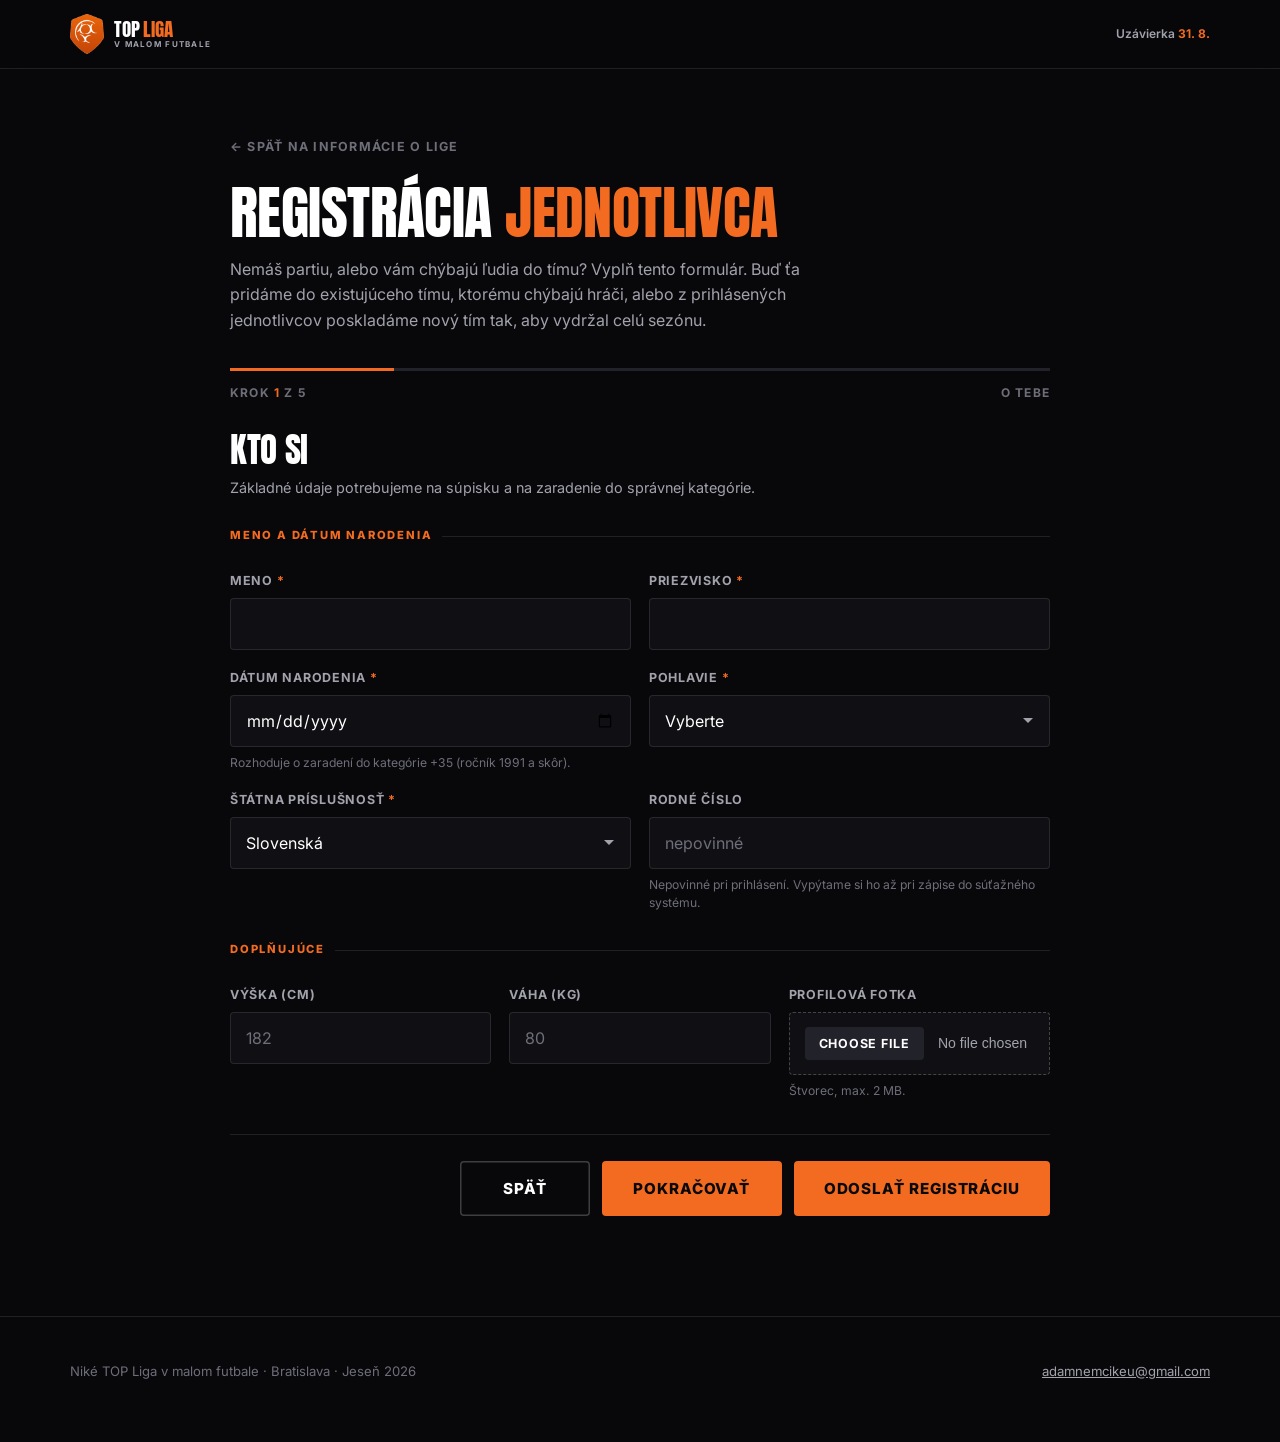
==== commit 8a06dc11: "Integracia Netlify Forms, GTM, noindex a robots.txt, og:image, kontakt a legalne odkazy" ====
--- a/registracia-jednotlivca.html
+++ b/registracia-jednotlivca.html
@@ -5,11 +5,13 @@
 <meta name="viewport" content="width=device-width, initial-scale=1">
 <title>Registrácia jednotlivca — Niké TOP Liga, jeseň 2026</title>
 <meta name="description" content="Nemáš tím? Prihlás sa sám do Niké TOP Ligy v Bratislave. Pridáme ťa do tímu alebo z jednotlivcov poskladáme nový.">
-<meta name="robots" content="noindex,follow">
+<meta name="robots" content="noindex, nofollow">
 
 <link rel="preconnect" href="https://fonts.googleapis.com">
 <link rel="preconnect" href="https://fonts.gstatic.com" crossorigin>
 <link href="https://fonts.googleapis.com/css2?family=Anton&family=Inter:wght@400;600;700;800&display=swap&subset=latin,latin-ext" rel="stylesheet">
+<link rel="icon" href="assets/img/znak.png" type="image/png">
+<link rel="apple-touch-icon" href="assets/img/znak.png">
 <link rel="stylesheet" href="assets/css/style.css">
 
 <!-- Google Tag Manager -->
@@ -468,9 +470,10 @@
               <input type="checkbox" name="suhlas" value="ano" required
                      data-msg="Bez súhlasu s pravidlami ťa do súťaže nevieme zaradiť.">
               <span>
-                Záväzne súhlasím s rešpektovaním herných pravidiel a sadzobníka pokút Niké TOP Ligy
+                Záväzne súhlasím s rešpektovaním
+                <a href="https://www.topliga.sk/static-page/?slug=1-herne-pravidla-tl&amp;leagueId=3&amp;competitionId=624" target="_blank" rel="noopener">herných pravidiel</a>
+                a <a href="https://www.topliga.sk/fine/?leagueId=3&amp;competitionId=624" target="_blank" rel="noopener">sadzobníka pokút</a> Niké TOP Ligy
                 a so všeobecnými podmienkami registrácie hráča.
-                <small>Odkazy na dokumenty doplní klient.</small>
               </span>
             </label>
             <label class="opt">
@@ -520,11 +523,59 @@
 <footer class="foot">
   <div class="wrap foot__in">
     <span>Niké TOP Liga v malom futbale · Bratislava · Jeseň 2026</span>
-    <span><a href="mailto:info@topliga.sk">info@topliga.sk</a></span>
+    <span><a href="mailto:adamnemcikeu@gmail.com">adamnemcikeu@gmail.com</a></span>
   </div>
 </footer>
 
 <script src="assets/js/main.js"></script>
 <script src="assets/js/forms.js"></script>
+
+<!-- =====================================================================
+     Skrytý statický formulár pre Netlify Forms.
+     Netlify hľadá formuláre v HTML pri builde — bez tohto by AJAX POST
+     z forms.js skončil na 404. Musí obsahovať každé pole, ktoré posielame.
+     Súbory (logo, fotka) sa neposielajú, preto tu nie sú.
+     ================================================================== -->
+<form name="registracia-jednotlivec" data-netlify="true" netlify-honeypot="bot-field" hidden>
+  <input type="hidden" name="form-name" value="registracia-jednotlivec">
+  <input type="text" name="bot-field">
+  <input type="text" name="meno">
+  <input type="text" name="priezvisko">
+  <input type="text" name="datum_narodenia">
+  <input type="text" name="pohlavie">
+  <input type="text" name="obcianstvo">
+  <input type="text" name="rodne_cislo">
+  <input type="text" name="vyska">
+  <input type="text" name="vaha">
+  <input type="text" name="sutaz">
+  <input type="text" name="pozicia">
+  <input type="text" name="zrucnosti">
+  <input type="text" name="manazer_ochota">
+  <input type="text" name="email">
+  <input type="text" name="telefon">
+  <input type="text" name="ulica">
+  <input type="text" name="mesto">
+  <input type="text" name="psc">
+  <input type="text" name="okres">
+  <input type="text" name="krajina">
+  <input type="text" name="den_pondelok">
+  <input type="text" name="den_utorok">
+  <input type="text" name="den_streda">
+  <input type="text" name="den_stvrtok">
+  <input type="text" name="den_piatok">
+  <input type="text" name="cas_18">
+  <input type="text" name="cas_19">
+  <input type="text" name="cas_20">
+  <input type="text" name="cas_21">
+  <input type="text" name="zdroj">
+  <input type="text" name="fb">
+  <input type="text" name="ig">
+  <input type="text" name="poznamka">
+  <input type="text" name="suhlas">
+  <input type="text" name="suhlas_marketing">
+  <input type="text" name="_form">
+  <input type="text" name="_sent_at">
+  <textarea name="_source"></textarea>
+</form>
 </body>
 </html>
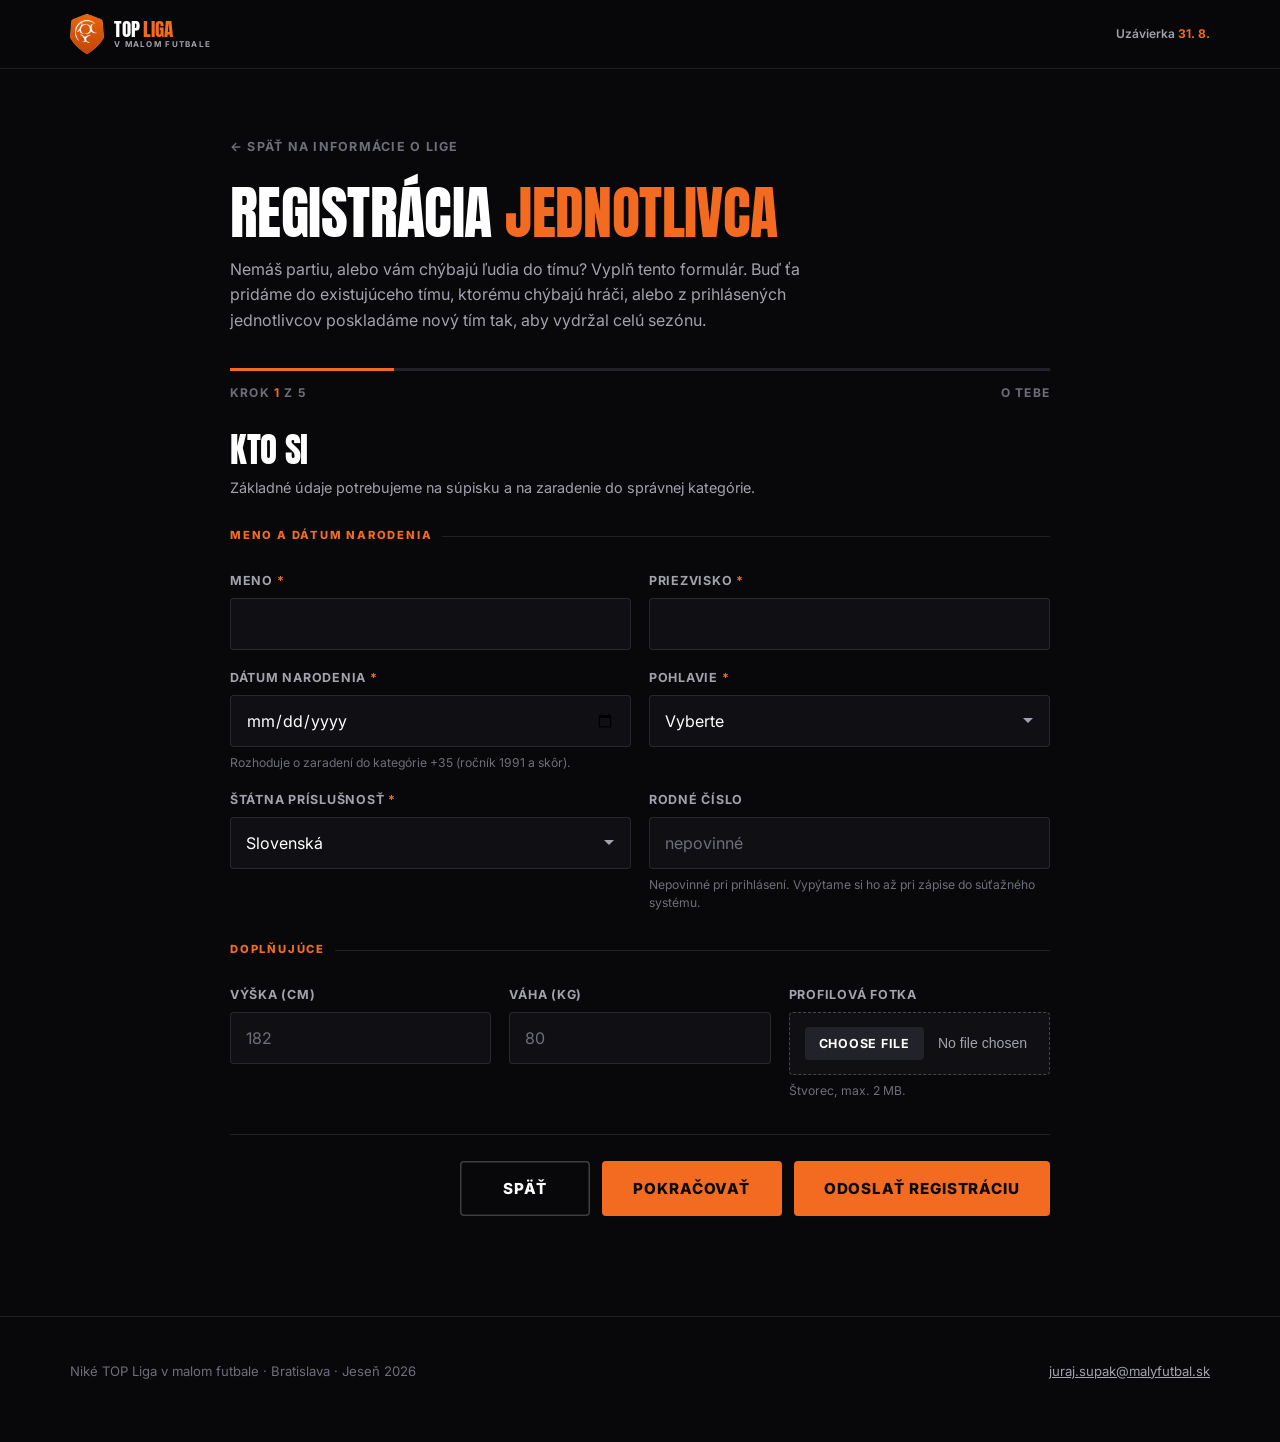
==== commit d7889d3f: "Aktualizacia notifikacneho e-mailu na juraj.supak@malyfutbal.sk" ====
--- a/registracia-jednotlivca.html
+++ b/registracia-jednotlivca.html
@@ -523,7 +523,7 @@
 <footer class="foot">
   <div class="wrap foot__in">
     <span>Niké TOP Liga v malom futbale · Bratislava · Jeseň 2026</span>
-    <span><a href="mailto:adamnemcikeu@gmail.com">adamnemcikeu@gmail.com</a></span>
+    <span><a href="mailto:juraj.supak@malyfutbal.sk">juraj.supak@malyfutbal.sk</a></span>
   </div>
 </footer>
 
